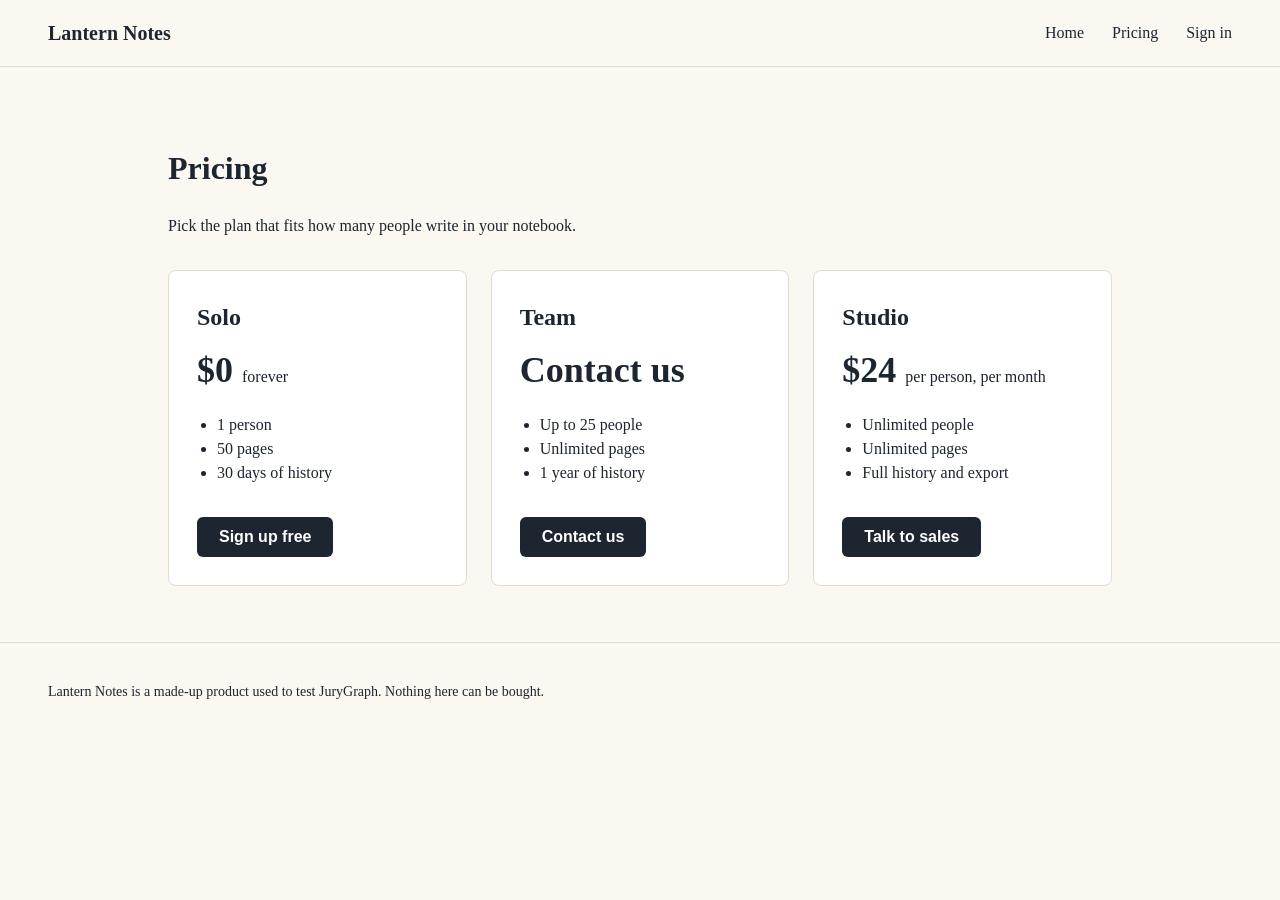
==== fixtures/site/pricing.html @ ac9941fc "feat: JuryGraph v0.1, the persona jury as an engine One Rust binary and MCP server: personas, panels" ====
<!doctype html>
<html lang="en">
<head>
  <meta charset="utf-8">
  <meta name="viewport" content="width=device-width, initial-scale=1">
  <title>Pricing - Lantern Notes</title>
  <link rel="stylesheet" href="style.css">
</head>
<body>
  <header class="top">
    <a class="brand" href="index.html">Lantern Notes</a>
    <nav aria-label="Main">
      <ul>
        <li><a href="index.html">Home</a></li>
        <li><a href="pricing.html">Pricing</a></li>
        <li><a href="https://app.lantern.example/signin">Sign in</a></li>
      </ul>
    </nav>
  </header>
  <main>
    <h1>Pricing</h1>
    <p>Pick the plan that fits how many people write in your notebook.</p>
    <section class="plans" aria-label="Plans">
      <article class="plan">
        <h2>Solo</h2>
        <p class="price">$0 <small>forever</small></p>
        <ul>
          <li>1 person</li>
          <li>50 pages</li>
          <li>30 days of history</li>
        </ul>
        <a class="cta" href="#">Sign up free</a>
      </article>
      <article class="plan">
        <h2>Team</h2>
        <p class="price">Contact us</p>
        <ul>
          <li>Up to 25 people</li>
          <li>Unlimited pages</li>
          <li>1 year of history</li>
        </ul>
        <a class="cta" href="mailto:hello@lantern.example">Contact us</a>
      </article>
      <article class="plan">
        <h2>Studio</h2>
        <p class="price">$24 <small>per person, per month</small></p>
        <ul>
          <li>Unlimited people</li>
          <li>Unlimited pages</li>
          <li>Full history and export</li>
        </ul>
        <a class="cta" href="mailto:hello@lantern.example">Talk to sales</a>
      </article>
    </section>
  </main>
  <footer>
    <p>Lantern Notes is a made-up product used to test JuryGraph. Nothing here can be bought.</p>
  </footer>
</body>
</html>
---- fixtures/site/style.css ----
:root { --ink: #1d2530; --paper: #fbf8f1; --line: #e2dccd; --accent: #d98a1f; --soft: #8fb8c8; }
* { box-sizing: border-box; }
body { margin: 0; font: 16px/1.5 Georgia, "Times New Roman", serif; color: var(--ink); background: var(--paper); }
a { color: #8a4b00; }
header.top { display: flex; align-items: center; justify-content: space-between; padding: 18px 48px; border-bottom: 1px solid var(--line); }
.brand { font-weight: bold; font-size: 20px; text-decoration: none; color: var(--ink); }
nav ul { display: flex; gap: 28px; list-style: none; margin: 0; padding: 0; }
nav a { text-decoration: none; color: var(--ink); }
main { max-width: 1040px; margin: 0 auto; padding: 56px 48px; }
.hero h1 { font-size: 44px; line-height: 1.15; max-width: 760px; margin: 0 0 20px; }
.hero p { font-size: 20px; max-width: 640px; margin: 0 0 28px; }
/* the primary button: white text on a pale blue, about 2.1:1 */
.button-primary { display: inline-block; padding: 14px 28px; border-radius: 6px; background: var(--soft); color: #ffffff; text-decoration: none; font: bold 18px/1 Arial, sans-serif; }
.button-secondary { display: inline-block; padding: 12px 24px; border: 2px solid var(--ink); border-radius: 6px; color: var(--ink); text-decoration: none; font: 16px/1 Arial, sans-serif; }
.features { display: grid; grid-template-columns: repeat(3, 1fr); gap: 28px; margin-top: 64px; }
.features h2 { font-size: 22px; margin: 0 0 8px; }
.plans { display: grid; grid-template-columns: repeat(3, 1fr); gap: 24px; margin-top: 32px; }
.plan { border: 1px solid var(--line); border-radius: 8px; padding: 28px; background: #fff; }
.plan h2 { margin: 0 0 8px; font-size: 24px; }
.price { font-size: 36px; font-weight: bold; margin: 8px 0; }
.price small { font-size: 16px; font-weight: normal; }
.plan ul { padding-left: 20px; }
.plan .cta { display: inline-block; margin-top: 16px; padding: 12px 22px; border-radius: 6px; background: var(--ink); color: #fff; text-decoration: none; font: bold 16px/1 Arial, sans-serif; }
footer { border-top: 1px solid var(--line); padding: 24px 48px; font-size: 14px; }
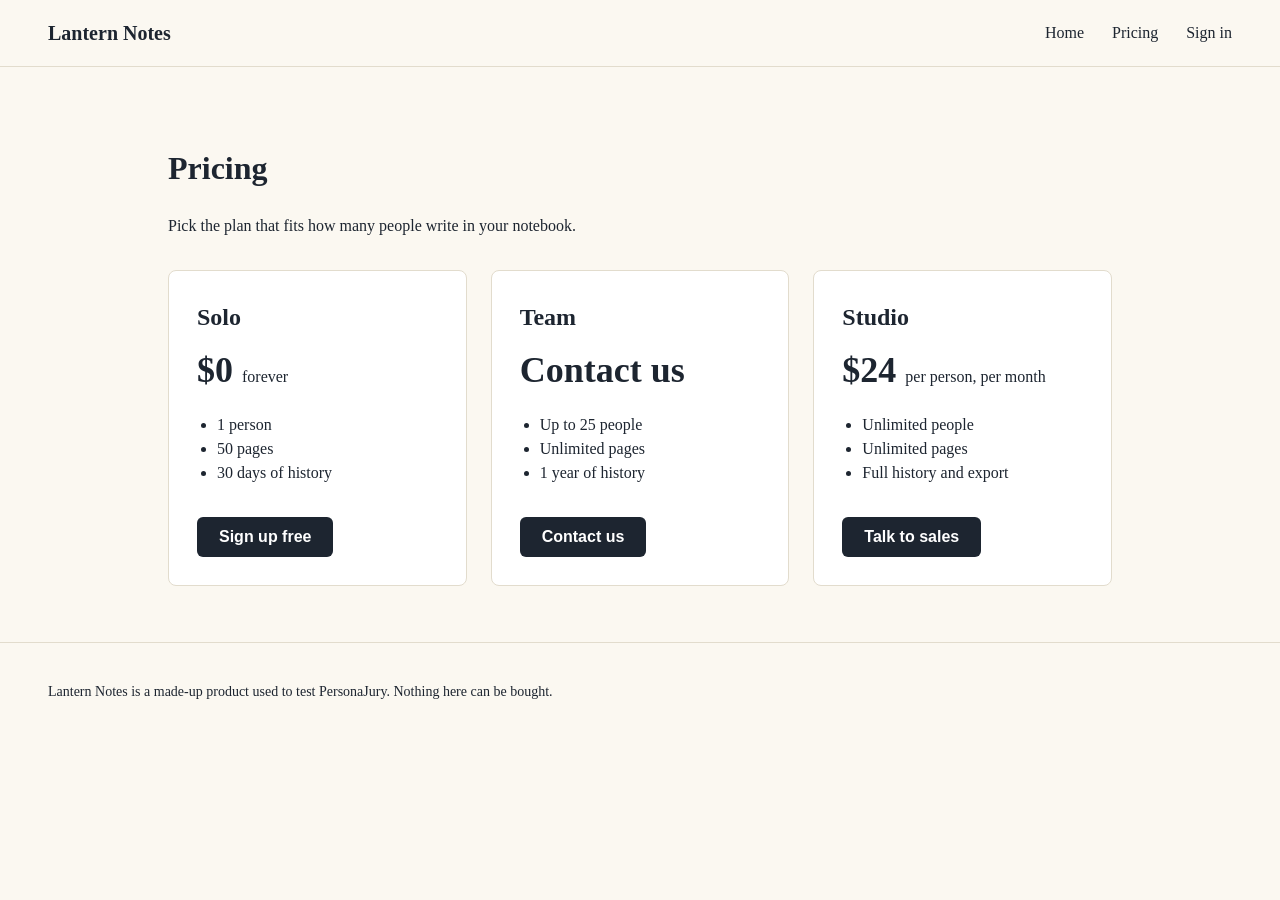
==== commit 3041417e: "chore: rename JuryGraph to PersonaJury before the first release (D25) Crate, binary, config file, st" ====
--- a/fixtures/site/pricing.html
+++ b/fixtures/site/pricing.html
@@ -54,7 +54,7 @@
     </section>
   </main>
   <footer>
-    <p>Lantern Notes is a made-up product used to test JuryGraph. Nothing here can be bought.</p>
+    <p>Lantern Notes is a made-up product used to test PersonaJury. Nothing here can be bought.</p>
   </footer>
 </body>
 </html>
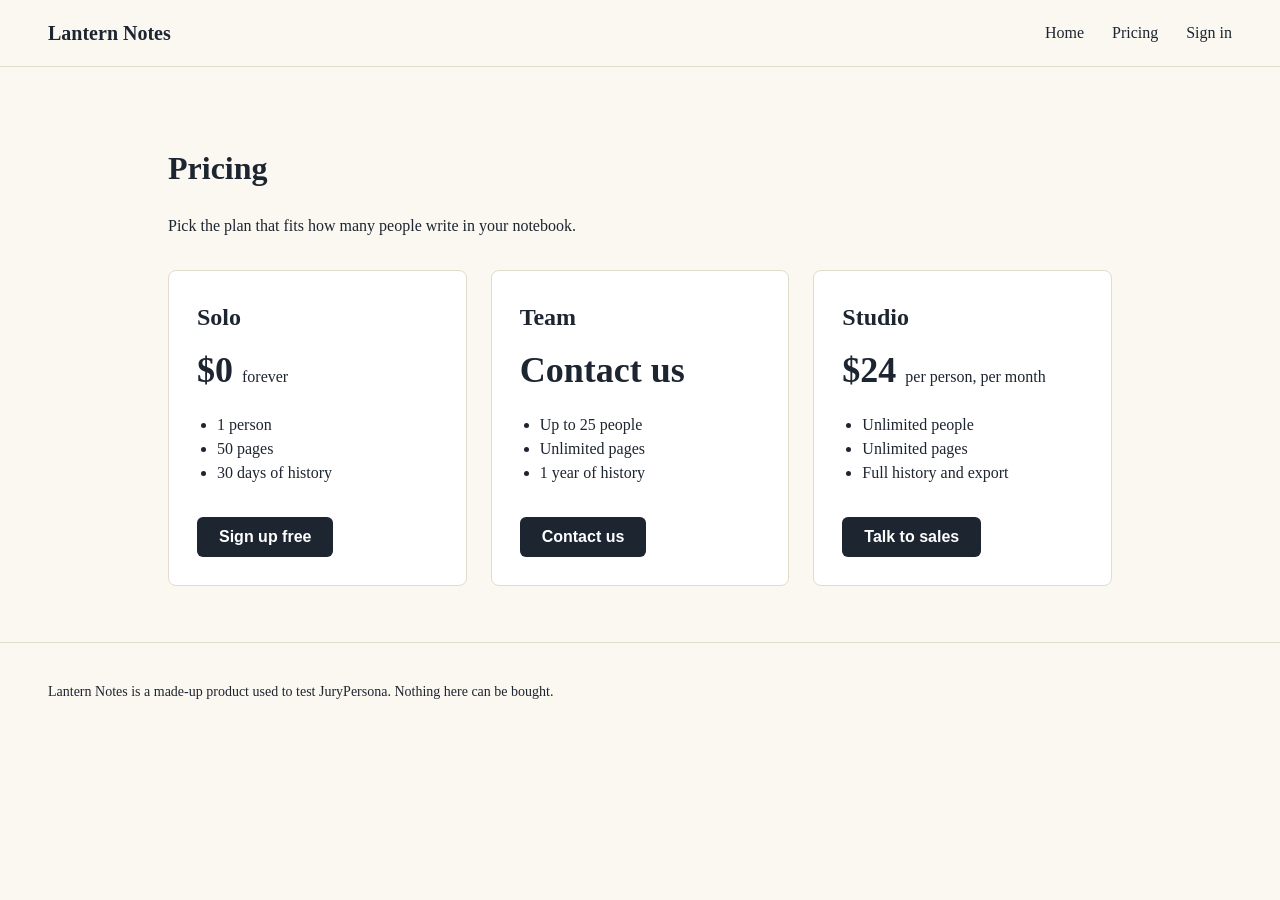
==== commit 3fc7aaa8: "chore: rename PersonaJury to JuryPersona (D27, the maintainer's override), version 0.5.1 Crate, bina" ====
--- a/fixtures/site/pricing.html
+++ b/fixtures/site/pricing.html
@@ -54,7 +54,7 @@
     </section>
   </main>
   <footer>
-    <p>Lantern Notes is a made-up product used to test PersonaJury. Nothing here can be bought.</p>
+    <p>Lantern Notes is a made-up product used to test JuryPersona. Nothing here can be bought.</p>
   </footer>
 </body>
 </html>
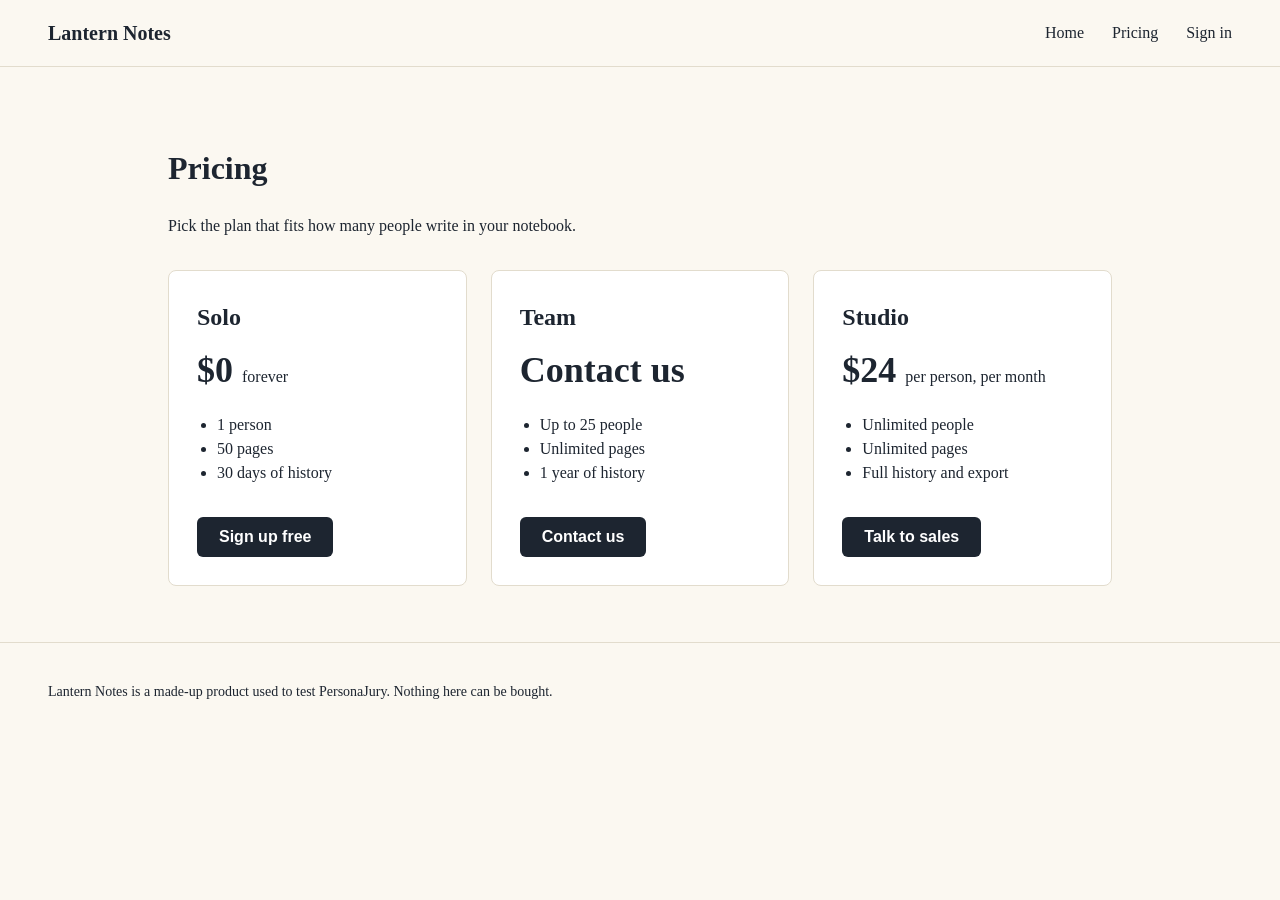
==== commit 11e9d513: "chore: back to PersonaJury, final (D28), version 0.5.1 Revert 3fc7aaa; keep D27 as history; add D28 " ====
--- a/fixtures/site/pricing.html
+++ b/fixtures/site/pricing.html
@@ -54,7 +54,7 @@
     </section>
   </main>
   <footer>
-    <p>Lantern Notes is a made-up product used to test JuryPersona. Nothing here can be bought.</p>
+    <p>Lantern Notes is a made-up product used to test PersonaJury. Nothing here can be bought.</p>
   </footer>
 </body>
 </html>
